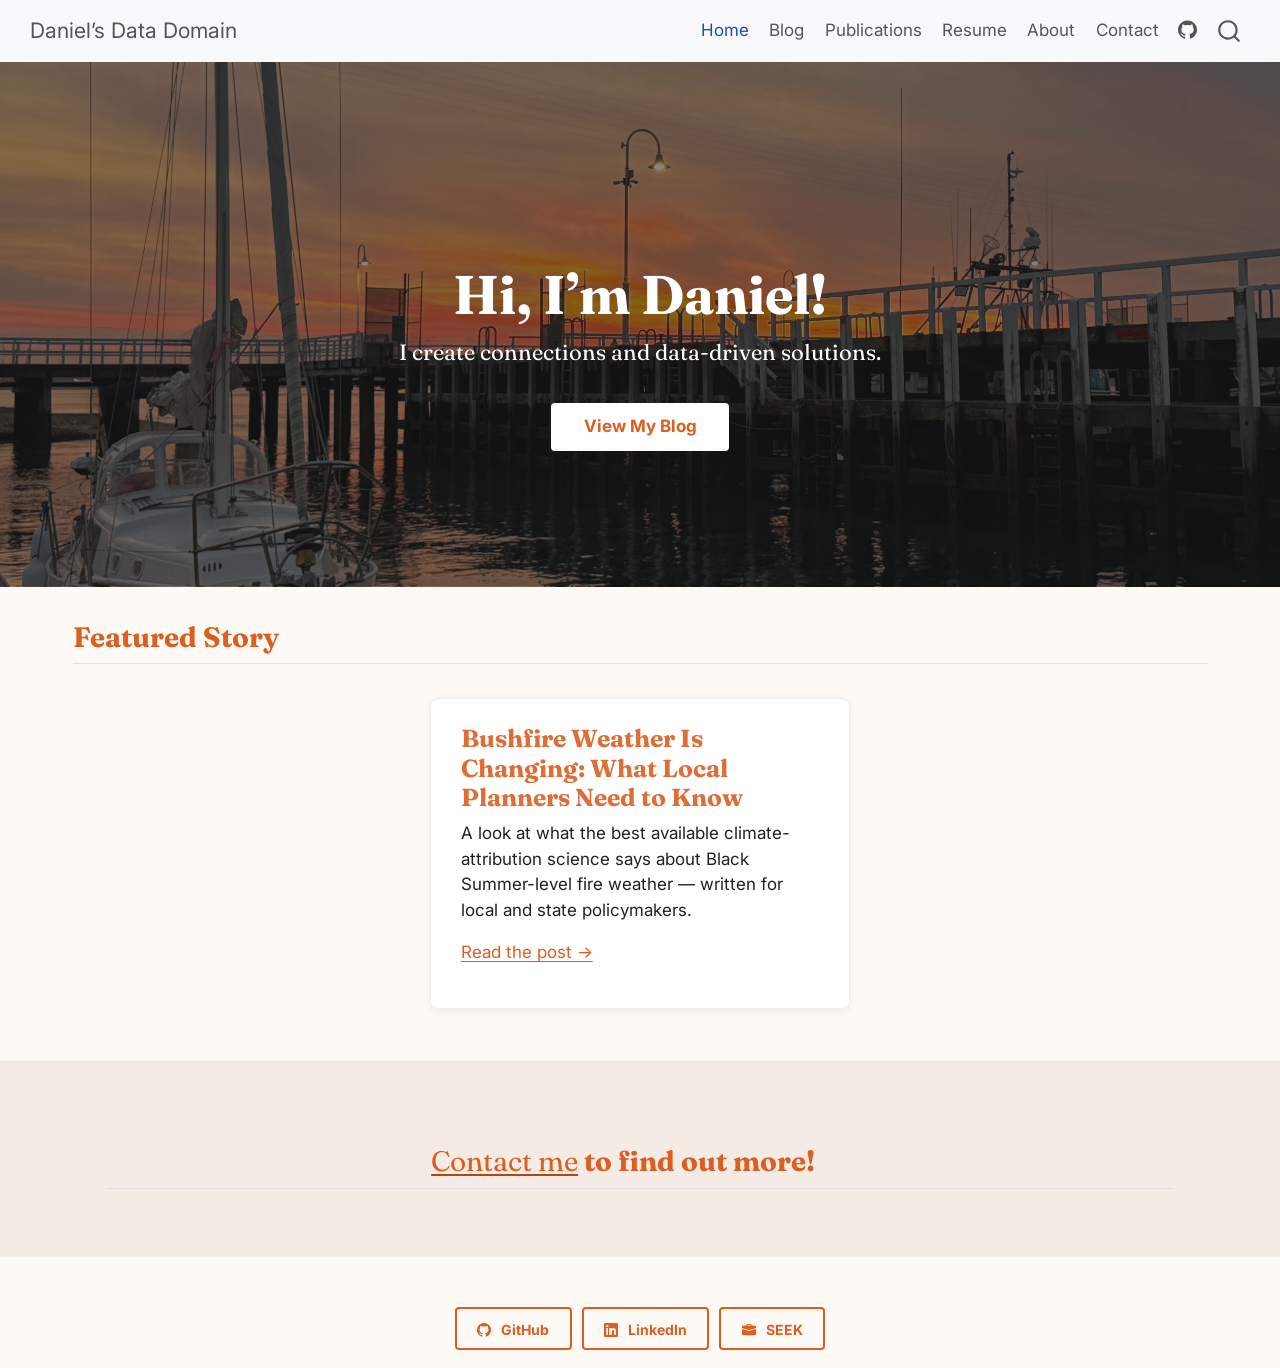
==== index.html @ 6da7722a "Built site for gh-pages" ====
<!DOCTYPE html>
<html xmlns="http://www.w3.org/1999/xhtml" lang="en" xml:lang="en"><head>

<meta charset="utf-8">
<meta name="generator" content="quarto-1.9.38">

<meta name="viewport" content="width=device-width, initial-scale=1.0, user-scalable=yes">


<title>Daniel Loza – Daniel's Data Domain</title>
<style>
/* Default styles provided by pandoc.
** See https://pandoc.org/MANUAL.html#variables-for-html for config info.
*/
code{white-space: pre-wrap;}
span.smallcaps{font-variant: small-caps;}
div.columns{display: flex; gap: min(4vw, 1.5em);}
div.column{flex: auto; overflow-x: auto;}
div.hanging-indent{margin-left: 1.5em; text-indent: -1.5em;}
ul.task-list{list-style: none;}
ul.task-list li input[type="checkbox"] {
  width: 0.8em;
  margin: 0 0.8em 0.2em -1em; /* quarto-specific, see https://github.com/quarto-dev/quarto-cli/issues/4556 */ 
  vertical-align: middle;
}
</style>


<script src="site_libs/quarto-nav/quarto-nav.js"></script>
<script src="site_libs/quarto-nav/headroom.min.js"></script>
<script src="site_libs/clipboard/clipboard.min.js"></script>
<script src="site_libs/quarto-search/autocomplete.umd.js"></script>
<script src="site_libs/quarto-search/fuse.min.js"></script>
<script src="site_libs/quarto-search/quarto-search.js"></script>
<meta name="quarto:offset" content="./">
<link href="./images/fav.png" rel="icon" type="image/png">
<script src="site_libs/quarto-html/quarto.js" type="module"></script>
<script src="site_libs/quarto-html/tabsets/tabsets.js" type="module"></script>
<script src="site_libs/quarto-html/popper.min.js"></script>
<script src="site_libs/quarto-html/tippy.umd.min.js"></script>
<script src="site_libs/quarto-html/anchor.min.js"></script>
<link href="site_libs/quarto-html/tippy.css" rel="stylesheet">
<link href="site_libs/quarto-html/quarto-syntax-highlighting-15634bcf2e68342d4ad2dfa704d543f6.css" rel="stylesheet" id="quarto-text-highlighting-styles">
<script src="site_libs/bootstrap/bootstrap.min.js"></script>
<link href="site_libs/bootstrap/bootstrap-icons.css" rel="stylesheet">
<link href="site_libs/bootstrap/bootstrap-158031087360bce0ff56dc785ce39e06.min.css" rel="stylesheet" append-hash="true" id="quarto-bootstrap" data-mode="light">
<script id="quarto-search-options" type="application/json">{
  "location": "navbar",
  "copy-button": false,
  "collapse-after": 3,
  "panel-placement": "end",
  "type": "overlay",
  "limit": 50,
  "keyboard-shortcut": [
    "f",
    "/",
    "s"
  ],
  "show-item-context": false,
  "language": {
    "search-no-results-text": "No results",
    "search-matching-documents-text": "matching documents",
    "search-copy-link-title": "Copy link to search",
    "search-hide-matches-text": "Hide additional matches",
    "search-more-match-text": "more match in this document",
    "search-more-matches-text": "more matches in this document",
    "search-clear-button-title": "Clear",
    "search-text-placeholder": "",
    "search-detached-cancel-button-title": "Cancel",
    "search-submit-button-title": "Submit",
    "search-label": "Search"
  }
}</script>


<link rel="stylesheet" href="styles.css">
</head>

<body class="nav-fixed quarto-light">

<div id="quarto-search-results"></div>
  <header id="quarto-header" class="headroom fixed-top">
    <nav class="navbar navbar-expand-lg " data-bs-theme="dark">
      <div class="navbar-container container-fluid">
      <div class="navbar-brand-container mx-auto">
    <a class="navbar-brand" href="./index.html">
    <span class="navbar-title">Daniel’s Data Domain</span>
    </a>
  </div>
            <div id="quarto-search" class="" title="Search"></div>
          <button class="navbar-toggler" type="button" data-bs-toggle="collapse" data-bs-target="#navbarCollapse" aria-controls="navbarCollapse" role="menu" aria-expanded="false" aria-label="Toggle navigation" onclick="if (window.quartoToggleHeadroom) { window.quartoToggleHeadroom(); }">
  <span class="navbar-toggler-icon"></span>
</button>
          <div class="collapse navbar-collapse" id="navbarCollapse">
            <ul class="navbar-nav navbar-nav-scroll ms-auto">
  <li class="nav-item">
    <a class="nav-link active" href="./index.html" aria-current="page"> 
<span class="menu-text">Home</span></a>
  </li>  
  <li class="nav-item">
    <a class="nav-link" href="./blog.html"> 
<span class="menu-text">Blog</span></a>
  </li>  
  <li class="nav-item">
    <a class="nav-link" href="./publications.html"> 
<span class="menu-text">Publications</span></a>
  </li>  
  <li class="nav-item">
    <a class="nav-link" href="./resume.html"> 
<span class="menu-text">Resume</span></a>
  </li>  
  <li class="nav-item">
    <a class="nav-link" href="./about.html"> 
<span class="menu-text">About</span></a>
  </li>  
  <li class="nav-item">
    <a class="nav-link" href="./contact.html"> 
<span class="menu-text">Contact</span></a>
  </li>  
  <li class="nav-item compact">
    <a class="nav-link" href="https://github.com/Pian0Dan"> <i class="bi bi-github" role="img">
</i> 
<span class="menu-text"></span></a>
  </li>  
</ul>
          </div> <!-- /navcollapse -->
            <div class="quarto-navbar-tools">
</div>
      </div> <!-- /container-fluid -->
    </nav>
</header>
<!-- content -->
<div id="quarto-content" class="quarto-container page-columns page-rows-contents page-layout-full page-navbar">
<!-- sidebar -->
<!-- margin-sidebar -->
    
<!-- main -->
<main class="content page-columns page-full column-body" id="quarto-document-content"><header id="title-block-header" class="quarto-title-block"></header>




<section id="hi-im-daniel" class="level1 hero-section column-screen">
<h1>Hi, I’m Daniel!</h1>
<div class="tagline">
<p>I create connections and data-driven solutions.</p>
</div>
<p><a href="./blog.html" class="btn-cta">View My Blog</a></p>
</section>
<section id="featured-story" class="level2 column-page">
<h2 class="anchored" data-anchor-id="featured-story">Featured Story</h2>
<div class="work-samples">
<section id="bushfire-weather-is-changing-what-local-planners-need-to-know" class="level3 work-card">
<h3 class="anchored" data-anchor-id="bushfire-weather-is-changing-what-local-planners-need-to-know">Bushfire Weather Is Changing: What Local Planners Need to Know</h3>
<p>A look at what the best available climate-attribution science says about Black Summer-level fire weather — written for local and state policymakers.</p>
<p><a href="./posts/bushfire-weather-risk/index.html">Read the post →</a></p>
</section>
</div>
</section>
<section id="contact-me-to-find-out-more" class="level2 contact-section column-page">
<h2 class="anchored" data-anchor-id="contact-me-to-find-out-more"><a href="./contact.html" class="contact-link">Contact me</a> to find out more!</h2>
</section>



</main> <!-- /main -->
<script id="quarto-html-after-body" type="application/javascript">
  window.document.addEventListener("DOMContentLoaded", function (event) {
    const icon = "";
    const anchorJS = new window.AnchorJS();
    anchorJS.options = {
      placement: 'right',
      icon: icon
    };
    anchorJS.add('.anchored');
    const isCodeAnnotation = (el) => {
      for (const clz of el.classList) {
        if (clz.startsWith('code-annotation-')) {                     
          return true;
        }
      }
      return false;
    }
    const onCopySuccess = function(e) {
      // button target
      const button = e.trigger;
      // don't keep focus
      button.blur();
      // flash "checked"
      button.classList.add('code-copy-button-checked');
      var currentTitle = button.getAttribute("title");
      button.setAttribute("title", "Copied!");
      let tooltip;
      if (window.bootstrap) {
        button.setAttribute("data-bs-toggle", "tooltip");
        button.setAttribute("data-bs-placement", "left");
        button.setAttribute("data-bs-title", "Copied!");
        tooltip = new bootstrap.Tooltip(button, 
          { trigger: "manual", 
            customClass: "code-copy-button-tooltip",
            offset: [0, -8]});
        tooltip.show();    
      }
      setTimeout(function() {
        if (tooltip) {
          tooltip.hide();
          button.removeAttribute("data-bs-title");
          button.removeAttribute("data-bs-toggle");
          button.removeAttribute("data-bs-placement");
        }
        button.setAttribute("title", currentTitle);
        button.classList.remove('code-copy-button-checked');
      }, 1000);
      // clear code selection
      e.clearSelection();
    }
    const getTextToCopy = function(trigger) {
      const outerScaffold = trigger.parentElement.cloneNode(true);
      const codeEl = outerScaffold.querySelector('code');
      for (const childEl of codeEl.children) {
        if (isCodeAnnotation(childEl)) {
          childEl.remove();
        }
      }
      return codeEl.innerText;
    }
    const clipboard = new window.ClipboardJS('.code-copy-button:not([data-in-quarto-modal])', {
      text: getTextToCopy
    });
    clipboard.on('success', onCopySuccess);
    if (window.document.getElementById('quarto-embedded-source-code-modal')) {
      const clipboardModal = new window.ClipboardJS('.code-copy-button[data-in-quarto-modal]', {
        text: getTextToCopy,
        container: window.document.getElementById('quarto-embedded-source-code-modal')
      });
      clipboardModal.on('success', onCopySuccess);
    }
      var localhostRegex = new RegExp(/^(?:http|https):\/\/localhost\:?[0-9]*\//);
      var mailtoRegex = new RegExp(/^mailto:/);
        var filterRegex = new RegExp('/' + window.location.host + '/');
      var isInternal = (href) => {
          return filterRegex.test(href) || localhostRegex.test(href) || mailtoRegex.test(href);
      }
      // Inspect non-navigation links and adorn them if external
     var links = window.document.querySelectorAll('a[href]:not(.nav-link):not(.navbar-brand):not(.toc-action):not(.sidebar-link):not(.sidebar-item-toggle):not(.pagination-link):not(.no-external):not([aria-hidden]):not(.dropdown-item):not(.quarto-navigation-tool):not(.about-link)');
      for (var i=0; i<links.length; i++) {
        const link = links[i];
        if (!isInternal(link.href)) {
          // undo the damage that might have been done by quarto-nav.js in the case of
          // links that we want to consider external
          if (link.dataset.originalHref !== undefined) {
            link.href = link.dataset.originalHref;
          }
        }
      }
    function tippyHover(el, contentFn, onTriggerFn, onUntriggerFn) {
      const config = {
        allowHTML: true,
        maxWidth: 500,
        delay: 100,
        arrow: false,
        appendTo: function(el) {
            return el.parentElement;
        },
        interactive: true,
        interactiveBorder: 10,
        theme: 'quarto',
        placement: 'bottom-start',
      };
      if (contentFn) {
        config.content = contentFn;
      }
      if (onTriggerFn) {
        config.onTrigger = onTriggerFn;
      }
      if (onUntriggerFn) {
        config.onUntrigger = onUntriggerFn;
      }
      window.tippy(el, config); 
    }
    const noterefs = window.document.querySelectorAll('a[role="doc-noteref"]');
    for (var i=0; i<noterefs.length; i++) {
      const ref = noterefs[i];
      tippyHover(ref, function() {
        // use id or data attribute instead here
        let href = ref.getAttribute('data-footnote-href') || ref.getAttribute('href');
        try { href = new URL(href).hash; } catch {}
        const id = href.replace(/^#\/?/, "");
        const note = window.document.getElementById(id);
        if (note) {
          return note.innerHTML;
        } else {
          return "";
        }
      });
    }
    const xrefs = window.document.querySelectorAll('a.quarto-xref');
    const processXRef = (id, note) => {
      // Strip column container classes
      const stripColumnClz = (el) => {
        el.classList.remove("page-full", "page-columns");
        if (el.children) {
          for (const child of el.children) {
            stripColumnClz(child);
          }
        }
      }
      stripColumnClz(note)
      if (id === null || id.startsWith('sec-')) {
        // Special case sections, only their first couple elements
        const container = document.createElement("div");
        if (note.children && note.children.length > 2) {
          container.appendChild(note.children[0].cloneNode(true));
          for (let i = 1; i < note.children.length; i++) {
            const child = note.children[i];
            if (child.tagName === "P" && child.innerText === "") {
              continue;
            } else {
              container.appendChild(child.cloneNode(true));
              break;
            }
          }
          if (window.Quarto?.typesetMath) {
            window.Quarto.typesetMath(container);
          }
          return container.innerHTML
        } else {
          if (window.Quarto?.typesetMath) {
            window.Quarto.typesetMath(note);
          }
          return note.innerHTML;
        }
      } else {
        // Remove any anchor links if they are present
        const anchorLink = note.querySelector('a.anchorjs-link');
        if (anchorLink) {
          anchorLink.remove();
        }
        if (window.Quarto?.typesetMath) {
          window.Quarto.typesetMath(note);
        }
        if (note.classList.contains("callout")) {
          return note.outerHTML;
        } else {
          return note.innerHTML;
        }
      }
    }
    for (var i=0; i<xrefs.length; i++) {
      const xref = xrefs[i];
      tippyHover(xref, undefined, function(instance) {
        instance.disable();
        let url = xref.getAttribute('href');
        let hash = undefined; 
        if (url.startsWith('#')) {
          hash = url;
        } else {
          try { hash = new URL(url).hash; } catch {}
        }
        if (hash) {
          const id = hash.replace(/^#\/?/, "");
          const note = window.document.getElementById(id);
          if (note !== null) {
            try {
              const html = processXRef(id, note.cloneNode(true));
              instance.setContent(html);
            } finally {
              instance.enable();
              instance.show();
            }
          } else {
            // See if we can fetch this
            fetch(url.split('#')[0])
            .then(res => res.text())
            .then(html => {
              const parser = new DOMParser();
              const htmlDoc = parser.parseFromString(html, "text/html");
              const note = htmlDoc.getElementById(id);
              if (note !== null) {
                const html = processXRef(id, note);
                instance.setContent(html);
              } 
            }).finally(() => {
              instance.enable();
              instance.show();
            });
          }
        } else {
          // See if we can fetch a full url (with no hash to target)
          // This is a special case and we should probably do some content thinning / targeting
          fetch(url)
          .then(res => res.text())
          .then(html => {
            const parser = new DOMParser();
            const htmlDoc = parser.parseFromString(html, "text/html");
            const note = htmlDoc.querySelector('main.content');
            if (note !== null) {
              // This should only happen for chapter cross references
              // (since there is no id in the URL)
              // remove the first header
              if (note.children.length > 0 && note.children[0].tagName === "HEADER") {
                note.children[0].remove();
              }
              const html = processXRef(null, note);
              instance.setContent(html);
            } 
          }).finally(() => {
            instance.enable();
            instance.show();
          });
        }
      }, function(instance) {
      });
    }
        let selectedAnnoteEl;
        const selectorForAnnotation = ( cell, annotation) => {
          let cellAttr = 'data-code-cell="' + cell + '"';
          let lineAttr = 'data-code-annotation="' +  annotation + '"';
          const selector = 'span[' + cellAttr + '][' + lineAttr + ']';
          return selector;
        }
        const selectCodeLines = (annoteEl) => {
          const doc = window.document;
          const targetCell = annoteEl.getAttribute("data-target-cell");
          const targetAnnotation = annoteEl.getAttribute("data-target-annotation");
          const annoteSpan = window.document.querySelector(selectorForAnnotation(targetCell, targetAnnotation));
          const lines = annoteSpan.getAttribute("data-code-lines").split(",");
          const lineIds = lines.map((line) => {
            return targetCell + "-" + line;
          })
          let top = null;
          let height = null;
          let parent = null;
          if (lineIds.length > 0) {
              //compute the position of the single el (top and bottom and make a div)
              const el = window.document.getElementById(lineIds[0]);
              top = el.offsetTop;
              height = el.offsetHeight;
              parent = el.parentElement.parentElement;
            if (lineIds.length > 1) {
              const lastEl = window.document.getElementById(lineIds[lineIds.length - 1]);
              const bottom = lastEl.offsetTop + lastEl.offsetHeight;
              height = bottom - top;
            }
            if (top !== null && height !== null && parent !== null) {
              // cook up a div (if necessary) and position it 
              let div = window.document.getElementById("code-annotation-line-highlight");
              if (div === null) {
                div = window.document.createElement("div");
                div.setAttribute("id", "code-annotation-line-highlight");
                div.style.position = 'absolute';
                parent.appendChild(div);
              }
              div.style.top = top - 2 + "px";
              div.style.height = height + 4 + "px";
              div.style.left = 0;
              let gutterDiv = window.document.getElementById("code-annotation-line-highlight-gutter");
              if (gutterDiv === null) {
                gutterDiv = window.document.createElement("div");
                gutterDiv.setAttribute("id", "code-annotation-line-highlight-gutter");
                gutterDiv.style.position = 'absolute';
                const codeCell = window.document.getElementById(targetCell);
                const gutter = codeCell.querySelector('.code-annotation-gutter');
                gutter.appendChild(gutterDiv);
              }
              gutterDiv.style.top = top - 2 + "px";
              gutterDiv.style.height = height + 4 + "px";
            }
            selectedAnnoteEl = annoteEl;
          }
        };
        const unselectCodeLines = () => {
          const elementsIds = ["code-annotation-line-highlight", "code-annotation-line-highlight-gutter"];
          elementsIds.forEach((elId) => {
            const div = window.document.getElementById(elId);
            if (div) {
              div.remove();
            }
          });
          selectedAnnoteEl = undefined;
        };
          // Handle positioning of the toggle
      window.addEventListener(
        "resize",
        throttle(() => {
          elRect = undefined;
          if (selectedAnnoteEl) {
            selectCodeLines(selectedAnnoteEl);
          }
        }, 10)
      );
      function throttle(fn, ms) {
      let throttle = false;
      let timer;
        return (...args) => {
          if(!throttle) { // first call gets through
              fn.apply(this, args);
              throttle = true;
          } else { // all the others get throttled
              if(timer) clearTimeout(timer); // cancel #2
              timer = setTimeout(() => {
                fn.apply(this, args);
                timer = throttle = false;
              }, ms);
          }
        };
      }
        // Attach click handler to the DT
        const annoteDls = window.document.querySelectorAll('dt[data-target-cell]');
        for (const annoteDlNode of annoteDls) {
          annoteDlNode.addEventListener('click', (event) => {
            const clickedEl = event.target;
            if (clickedEl !== selectedAnnoteEl) {
              unselectCodeLines();
              const activeEl = window.document.querySelector('dt[data-target-cell].code-annotation-active');
              if (activeEl) {
                activeEl.classList.remove('code-annotation-active');
              }
              selectCodeLines(clickedEl);
              clickedEl.classList.add('code-annotation-active');
            } else {
              // Unselect the line
              unselectCodeLines();
              clickedEl.classList.remove('code-annotation-active');
            }
          });
        }
    const findCites = (el) => {
      const parentEl = el.parentElement;
      if (parentEl) {
        const cites = parentEl.dataset.cites;
        if (cites) {
          return {
            el,
            cites: cites.split(' ')
          };
        } else {
          return findCites(el.parentElement)
        }
      } else {
        return undefined;
      }
    };
    var bibliorefs = window.document.querySelectorAll('a[role="doc-biblioref"]');
    for (var i=0; i<bibliorefs.length; i++) {
      const ref = bibliorefs[i];
      const citeInfo = findCites(ref);
      if (citeInfo) {
        tippyHover(citeInfo.el, function() {
          var popup = window.document.createElement('div');
          citeInfo.cites.forEach(function(cite) {
            var citeDiv = window.document.createElement('div');
            citeDiv.classList.add('hanging-indent');
            citeDiv.classList.add('csl-entry');
            var biblioDiv = window.document.getElementById('ref-' + cite);
            if (biblioDiv) {
              citeDiv.innerHTML = biblioDiv.innerHTML;
            }
            popup.appendChild(citeDiv);
          });
          return popup.innerHTML;
        });
      }
    }
  });
  </script>
</div> <!-- /content -->
<footer class="footer">
  <div class="nav-footer">
    <div class="nav-footer-left">
      &nbsp;
    </div>   
    <div class="nav-footer-center">
      <ul class="footer-items list-unstyled">
    <li class="nav-item">
    <a class="nav-link" href="https://github.com/Pian0Dan">
<p><i class="bi bi-github"></i> GitHub</p>
</a>
  </li>  
    <li class="nav-item">
    <a class="nav-link" href="https://www.linkedin.com/in/sing-us-a-song/">
<p><i class="bi bi-linkedin"></i> LinkedIn</p>
</a>
  </li>  
    <li class="nav-item">
    <a class="nav-link" href="https://au.seek.com/profiles/daniel-loza-s3vzyw8gfr">
<p><i class="bi bi-briefcase-fill"></i> SEEK</p>
</a>
  </li>  
</ul>
    </div>
    <div class="nav-footer-right">
      &nbsp;
    </div>
  </div>
</footer>




</body></html>
---- site_libs/quarto-html/tippy.css ----
.tippy-box[data-animation=fade][data-state=hidden]{opacity:0}[data-tippy-root]{max-width:calc(100vw - 10px)}.tippy-box{position:relative;background-color:#333;color:#fff;border-radius:4px;font-size:14px;line-height:1.4;white-space:normal;outline:0;transition-property:transform,visibility,opacity}.tippy-box[data-placement^=top]>.tippy-arrow{bottom:0}.tippy-box[data-placement^=top]>.tippy-arrow:before{bottom:-7px;left:0;border-width:8px 8px 0;border-top-color:initial;transform-origin:center top}.tippy-box[data-placement^=bottom]>.tippy-arrow{top:0}.tippy-box[data-placement^=bottom]>.tippy-arrow:before{top:-7px;left:0;border-width:0 8px 8px;border-bottom-color:initial;transform-origin:center bottom}.tippy-box[data-placement^=left]>.tippy-arrow{right:0}.tippy-box[data-placement^=left]>.tippy-arrow:before{border-width:8px 0 8px 8px;border-left-color:initial;right:-7px;transform-origin:center left}.tippy-box[data-placement^=right]>.tippy-arrow{left:0}.tippy-box[data-placement^=right]>.tippy-arrow:before{left:-7px;border-width:8px 8px 8px 0;border-right-color:initial;transform-origin:center right}.tippy-box[data-inertia][data-state=visible]{transition-timing-function:cubic-bezier(.54,1.5,.38,1.11)}.tippy-arrow{width:16px;height:16px;color:#333}.tippy-arrow:before{content:"";position:absolute;border-color:transparent;border-style:solid}.tippy-content{position:relative;padding:5px 9px;z-index:1}
---- site_libs/quarto-html/quarto-syntax-highlighting-15634bcf2e68342d4ad2dfa704d543f6.css ----
/* quarto syntax highlight colors */
:root {
  --quarto-hl-ot-color: #003B4F;
  --quarto-hl-at-color: #657422;
  --quarto-hl-ss-color: #20794D;
  --quarto-hl-an-color: #5E5E5E;
  --quarto-hl-fu-color: #4758AB;
  --quarto-hl-st-color: #20794D;
  --quarto-hl-cf-color: #003B4F;
  --quarto-hl-op-color: #5E5E5E;
  --quarto-hl-er-color: #AD0000;
  --quarto-hl-bn-color: #AD0000;
  --quarto-hl-al-color: #AD0000;
  --quarto-hl-va-color: #111111;
  --quarto-hl-bu-color: inherit;
  --quarto-hl-ex-color: inherit;
  --quarto-hl-pp-color: #AD0000;
  --quarto-hl-in-color: #5E5E5E;
  --quarto-hl-vs-color: #20794D;
  --quarto-hl-wa-color: #5E5E5E;
  --quarto-hl-do-color: #5E5E5E;
  --quarto-hl-im-color: #00769E;
  --quarto-hl-ch-color: #20794D;
  --quarto-hl-dt-color: #AD0000;
  --quarto-hl-fl-color: #AD0000;
  --quarto-hl-co-color: #5E5E5E;
  --quarto-hl-cv-color: #5E5E5E;
  --quarto-hl-cn-color: #8f5902;
  --quarto-hl-sc-color: #5E5E5E;
  --quarto-hl-dv-color: #AD0000;
  --quarto-hl-kw-color: #003B4F;
}

/* other quarto variables */
:root {
  --quarto-font-monospace: SFMono-Regular, Menlo, Monaco, Consolas, "Liberation Mono", "Courier New", monospace;
}

/* syntax highlight based on Pandoc's rules */
pre > code.sourceCode > span {
  color: #003B4F;
}

code.sourceCode > span {
  color: #003B4F;
}

div.sourceCode,
div.sourceCode pre.sourceCode {
  color: #003B4F;
}

/* Normal */
code span {
  color: #003B4F;
}

/* Alert */
code span.al {
  color: #AD0000;
  font-style: inherit;
}

/* Annotation */
code span.an {
  color: #5E5E5E;
  font-style: inherit;
}

/* Attribute */
code span.at {
  color: #657422;
  font-style: inherit;
}

/* BaseN */
code span.bn {
  color: #AD0000;
  font-style: inherit;
}

/* BuiltIn */
code span.bu {
  font-style: inherit;
}

/* ControlFlow */
code span.cf {
  color: #003B4F;
  font-weight: bold;
  font-style: inherit;
}

/* Char */
code span.ch {
  color: #20794D;
  font-style: inherit;
}

/* Constant */
code span.cn {
  color: #8f5902;
  font-style: inherit;
}

/* Comment */
code span.co {
  color: #5E5E5E;
  font-style: inherit;
}

/* CommentVar */
code span.cv {
  color: #5E5E5E;
  font-style: italic;
}

/* Documentation */
code span.do {
  color: #5E5E5E;
  font-style: italic;
}

/* DataType */
code span.dt {
  color: #AD0000;
  font-style: inherit;
}

/* DecVal */
code span.dv {
  color: #AD0000;
  font-style: inherit;
}

/* Error */
code span.er {
  color: #AD0000;
  font-style: inherit;
}

/* Extension */
code span.ex {
  font-style: inherit;
}

/* Float */
code span.fl {
  color: #AD0000;
  font-style: inherit;
}

/* Function */
code span.fu {
  color: #4758AB;
  font-style: inherit;
}

/* Import */
code span.im {
  color: #00769E;
  font-style: inherit;
}

/* Information */
code span.in {
  color: #5E5E5E;
  font-style: inherit;
}

/* Keyword */
code span.kw {
  color: #003B4F;
  font-weight: bold;
  font-style: inherit;
}

/* Operator */
code span.op {
  color: #5E5E5E;
  font-style: inherit;
}

/* Other */
code span.ot {
  color: #003B4F;
  font-style: inherit;
}

/* Preprocessor */
code span.pp {
  color: #AD0000;
  font-style: inherit;
}

/* SpecialChar */
code span.sc {
  color: #5E5E5E;
  font-style: inherit;
}

/* SpecialString */
code span.ss {
  color: #20794D;
  font-style: inherit;
}

/* String */
code span.st {
  color: #20794D;
  font-style: inherit;
}

/* Variable */
code span.va {
  color: #111111;
  font-style: inherit;
}

/* VerbatimString */
code span.vs {
  color: #20794D;
  font-style: inherit;
}

/* Warning */
code span.wa {
  color: #5E5E5E;
  font-style: italic;
}

.prevent-inlining {
  content: "</";
}

/*# sourceMappingURL=f23921c56f73e400b49028c9186a1aa0.css.map */
---- styles.css ----
/* css styles */

@import url('https://fonts.googleapis.com/css2?family=Fraunces:ital,wght@0,400;0,700;1,400&family=Inter:wght@400;700&display=swap');

:root {
  --accent: #dc5e21;
  --accent-dark: #ac491a;
  --accent-tint: #fae7de;
  --text: #212121;
  --bg: #fdfaf5;
}

/* Quarto forces the content container to be at least viewport-height,
   which creates a large gap above the footer on short pages. Letting
   it size to its own content doesn't affect pages already taller than
   the viewport. */
.quarto-container {
  min-height: auto !important;
}

/* Quarto also reserves a minimum 60px row between the end of the content
   and the footer; shrink that reserved gap. */
.page-rows-contents {
  grid-template-rows: [content-top] minmax(max-content, 1fr) [content-bottom] minmax(16px, max-content) [page-bottom];
}

body {
  background-color: var(--bg);
  color: var(--text);
  font-family: "Inter", sans-serif;
}

h1, h2, h3, h4, h5, h6 {
  font-family: "Fraunces", serif;
  font-weight: 700;
  color: var(--accent);
}

/* Navbar and title banner */
.navbar-dark, .quarto-title-banner {
  background-color: var(--accent);
}

/* Heading text sits directly on the accent-colored banner, so keep it light for contrast */
.quarto-title-banner h1,
.quarto-title-banner .title,
.quarto-title-banner .subtitle,
.quarto-title-banner .quarto-title-meta {
  color: #ffffff;
}

/* Category tags in the title banner otherwise blend into the accent background */
.quarto-title-banner .quarto-category {
  border-color: #ffffff;
  color: #ffffff;
}

/* Homepage hero */
.hero-section {
  background-image: linear-gradient(rgba(31, 31, 31, 0.55), rgba(31, 31, 31, 0.55)), url("images/header.jpeg");
  background-size: cover;
  background-position: center;
  color: #ffffff;
  text-align: center;
  padding: 7rem 2rem;
  /* The fixed navbar reserves 64px via body.nav-fixed; pull the image up
     underneath it so it reaches the very top of the page. */
  margin-top: -64px;
  padding-top: calc(7rem + 64px);
  /* Full-bleed: break out of the content column regardless of its width.
     (box-shadow bleed, used for .contact-section below, only works for flat
     colors — this section needs the actual box to be full width since it
     carries a background image.) */
  width: 100vw;
  position: relative;
  left: 50%;
  right: 50%;
  margin-left: -50vw;
  margin-right: -50vw;
  z-index: 0;
}

.hero-section h1 {
  color: #ffffff;
  font-size: 3.2rem;
  margin-bottom: 0.5rem;
}

.hero-section .tagline {
  font-family: "Fraunces", serif;
  font-size: 1.3rem;
  margin-bottom: 2rem;
}

.btn-cta {
  display: inline-block;
  background-color: #ffffff;
  color: var(--accent) !important;
  font-family: "Inter", sans-serif;
  font-weight: 700;
  padding: 0.65rem 1.9rem;
  border-radius: 4px;
  text-decoration: none;
}

.btn-cta:hover {
  background-color: var(--accent-tint);
}

/* Featured work cards */
.work-samples {
  display: flex;
  flex-wrap: wrap;
  justify-content: center;
  gap: 1.5rem;
  margin: 2rem 0 3rem;
}

.work-card {
  background-color: #ffffff;
  border: 1px solid #f0f0f0;
  border-radius: 8px;
  padding: 1.5rem 1.75rem;
  max-width: 420px;
  box-shadow: 0 2px 8px rgba(0, 0, 0, 0.06);
}

.work-card h3 {
  margin-top: 0;
}

/* Contact page intro */
.contact-intro {
  max-width: 600px;
  margin: 2rem auto 0;
  text-align: center;
  font-size: 1.1rem;
}

/* Contact page info cards */
.contact-info-grid {
  display: flex;
  flex-wrap: wrap;
  justify-content: center;
  gap: 1.5rem;
  margin: 2.5rem auto;
  max-width: 900px;
}

.contact-card {
  background-color: #ffffff;
  border: 1px solid #f0f0f0;
  border-radius: 8px;
  padding: 2rem 2.5rem;
  min-width: 220px;
  text-align: center;
  box-shadow: 0 2px 8px rgba(0, 0, 0, 0.06);
}

.contact-card i {
  font-size: 2rem;
  color: var(--accent);
}

.contact-card strong {
  display: block;
  font-family: "Fraunces", serif;
  color: var(--accent);
  font-size: 1.1rem;
  margin: 0.75rem 0 0.5rem;
}

.contact-card a {
  font-family: "Fraunces", serif;
  font-weight: 700;
  text-decoration: none;
}

/* Contact section. Full-bleed background via a huge box-shadow rather than
   Quarto's grid column classes (e.g. .column-screen): those depend on
   exactly how Quarto nests this element's ancestors in its grid, which
   varies by page template (plain pages, listing pages with a margin
   sidebar, and the About page's "jolla" about-template wrapper all differ),
   so the same class doesn't reliably reach the true screen edge everywhere.
   box-shadow instead paints past this element's own box regardless of that
   nesting; clip-path trims the shadow back so it doesn't force a horizontal
   scrollbar. Because this element's actual box stays put (centered, at
   normal content width), text-align: center below centers the button in
   that symmetric box, which reads as centered on the page. */
.contact-section {
  text-align: center;
  padding: 3rem 2rem;
  background-color: #f3ebe4;
  box-shadow: 0 0 0 100vmax #f3ebe4;
  clip-path: inset(0 -100vmax);
}

.btn-cta-outline {
  display: inline-block;
  border: 2px solid var(--accent);
  color: var(--accent) !important;
  font-weight: 700;
  padding: 0.5rem 1.6rem;
  border-radius: 4px;
  text-decoration: none;
  margin: 0 0.5rem;
}

.btn-cta-outline:hover {
  background-color: var(--accent);
  color: #ffffff !important;
}

/* Tie callout cards (e.g. TL;DR) to the site accent color, and make them pop */
div.callout-tip.callout-style-simple {
  border-left: 6px solid var(--accent);
  background-color: var(--accent-tint);
  border-radius: 6px;
  box-shadow: 0 2px 10px rgba(220, 94, 33, 0.2);
  padding: 0.25rem 1rem;
  margin-top: 2rem;
  margin-bottom: 2rem;
}

div.callout-tip.callout-style-simple > .callout-header {
  background-color: transparent;
  font-size: 1.15rem;
}

div.callout-tip .callout-icon::before {
  background-color: var(--accent);
}

.navbar-dark .navbar-brand, .navbar-dark .nav-link {
  font-family: "Fraunces", serif;
}

/* Links */
a {
  color: var(--accent);
}

/* Inline links inside headings (e.g. homepage "Contact me") need their own
   affordance since headings are already accent-colored */
.contact-link {
  text-decoration: underline;
  text-decoration-color: var(--accent-dark);
}

.contact-link:hover {
  color: var(--accent-dark) !important;
}

a:hover {
  color: var(--accent-dark);
}

/* Buttons (e.g. about-page links) */
.quarto-about-jolla .about-link, .btn {
  border-color: var(--accent) !important;
  color: var(--accent) !important;
}

.quarto-about-jolla .about-link:hover, .btn:hover {
  background-color: var(--accent) !important;
  color: #ffffff !important;
}

/* Resume intro line, sized to match the larger lede text on the source site */
.resume-lede {
  display: block;
  font-size: 1.3rem;
  font-weight: 700;
  text-align: center;
  margin-bottom: 1.5rem;
}

/* "That's me!" callout pointing at the About-page photo.
   Bootstrap's default about-jolla rule sets margin-top: 10%, which
   was meant to add breathing room on a page with no title banner;
   now that this page has a real title-block-banner, that doubles up
   into an oversized gap, so override it down. */
.quarto-about-jolla {
  position: relative;
  margin-top: 1.5rem !important;
}

.photo-callout {
  position: absolute;
  top: -25px;
  left: calc(50% + 130px);
  width: 300px;
  text-align: center;
  z-index: 2;
  pointer-events: none;
}

.photo-callout-text {
  display: inline-block;
  font-family: "Fraunces", serif;
  font-weight: 700;
  font-size: 0.95rem;
  color: var(--accent-dark);
  background-color: #ffffff;
  padding: 0.3rem 0.9rem;
  border-radius: 999px;
  box-shadow: 0 2px 6px rgba(0, 0, 0, 0.1);
  transform: rotate(10deg);
  white-space: nowrap;
}

.photo-callout-arrow {
  display: block;
  margin: -2px auto 0;
}

@media (max-width: 650px) {
  .photo-callout {
    display: none;
  }
}

/* On portrait phones there's room to keep the callout, just shrunk and
   pulled in from the wide desktop offset so it doesn't overflow the
   viewport. Scaling the whole block (text + arrow) as one unit, rather
   than resizing the text and SVG separately, keeps the arrow lined up
   with the bubble above it at any size. transform-origin is pinned to
   the corner nearest the arrowhead (not the box's default top-left) so
   shrinking the box moves the tip itself only slightly, keeping it
   just outside the circular photo (240px/15em diameter, centered in
   the page) instead of drifting into it.
   Note: tuned against the photo's fixed 15em size, but worth a visual
   check in a real portrait viewport and a small nudge if needed. */
@media (max-width: 500px) and (orientation: portrait) {
  .photo-callout {
    display: block;
    top: -48px;
    left: calc(50% + 70px);
    width: 300px;
    transform: scale(0.5);
    transform-origin: top left;
  }
}

/* Give About-page sections clear visual separation */
.quarto-about-jolla h2 {
  margin-top: 2.5rem;
  padding-top: 1.5rem;
  border-top: 1px solid #f0f0f0;
}

.quarto-about-jolla h2:first-of-type {
  margin-top: 1.5rem;
}

/* About-page skills summary grid, mirroring the source site's skills section */
.skills-grid {
  display: flex;
  flex-wrap: wrap;
  gap: 1.25rem;
  margin: 1.5rem 0;
}

.skill-card {
  flex: 1 1 220px;
  background-color: #ffffff;
  border: 1px solid #f0f0f0;
  border-radius: 8px;
  padding: 1.25rem 1.5rem;
  box-shadow: 0 2px 8px rgba(0, 0, 0, 0.06);
}

.skill-card h3 {
  margin-top: 0.4rem;
  margin-bottom: 0.5rem;
  font-size: 1.1rem;
}

.skill-icon {
  font-size: 1.6rem;
  color: var(--accent);
}

/* Resume skills, shown as pill badges to mirror the source site's skill tags */
.skills-list {
  display: flex;
  flex-wrap: wrap;
  gap: 0.6rem;
  margin: 1rem 0 2rem;
}

/* Pandoc wraps the pill spans in a <p>; let that paragraph pass its
   children through to the flex container above instead of being a child itself */
.skills-list p {
  display: contents;
}

.skill-pill {
  display: inline-block;
  flex: 1 1 160px;
  text-align: center;
  background-color: var(--accent-tint);
  color: var(--accent-dark);
  font-family: "Fraunces", serif;
  font-weight: 700;
  font-size: 0.9rem;
  padding: 0.45rem 1.1rem;
  border-radius: 999px;
}

/* Zig-zag colour variation between pills */
.skill-pill-dark {
  background-color: var(--accent);
  color: #ffffff;
}

/* On mobile portrait, the 160px flex-basis only fits 2 pills per row,
   turning the 2x4 zig-zag into a 4x2 grid where dark/light pills stack
   in the same column instead of alternating. Force a single column so
   the zig-zag runs vertically instead. */
@media (max-width: 500px) and (orientation: portrait) {
  /* At this width the pills naturally wrap 2-per-row (4 rows x 2
     columns) instead of the desktop 2 rows x 4 columns. The dark/light
     classes in the markup are ordered for that wider grid, so on a
     2-column grid they land as two solid-colour rows followed by two
     rows of the opposite colour, rather than a checkerboard. Recolour
     by grid position instead: for 2 columns, a checkerboard repeats
     every 4 items as light, dark, dark, light. */
  .skills-list p .skill-pill:nth-child(4n+1),
  .skills-list p .skill-pill:nth-child(4n) {
    background-color: var(--accent-tint);
    color: var(--accent-dark);
  }

  .skills-list p .skill-pill:nth-child(4n+2),
  .skills-list p .skill-pill:nth-child(4n+3) {
    background-color: var(--accent);
    color: #ffffff;
  }

  /* "Technical Aptitude" is the longest label; at this width it wraps
     onto two lines unless shrunk slightly. */
  .skill-pill-long {
    font-size: 0.8rem;
  }
}

/* Resume timeline entries: date column beside title + description,
   mirroring the source site's timeline layout */
.timeline-item {
  display: flex;
  flex-wrap: wrap;
  gap: 0.5rem 1.5rem;
  padding: 1rem 0;
  border-bottom: 1px solid #f0f0f0;
}

.timeline-date {
  flex: 0 0 auto;
  white-space: nowrap;
  min-width: 140px;
  font-family: "Fraunces", serif;
  font-weight: 700;
  font-size: 0.9rem;
  color: var(--text);
  padding-top: 0.2rem;
}

/* Experience, Education and Volunteering use a shared fixed date-column
   width so every title in those sections starts at the same horizontal
   position; longer dates (e.g. Education) are allowed to wrap to fit */
.aligned-timeline .timeline-date {
  flex: 0 0 180px;
  white-space: normal;
}

.timeline-content {
  flex: 1 1 320px;
  min-width: 0;
}

.timeline-content h4 {
  margin-top: 0;
  margin-bottom: 0.4rem;
  color: var(--text);
  font-weight: 700;
}

.timeline-content p:last-child,
.timeline-content ul:last-child {
  margin-bottom: 0;
}

/* Match the footer to the page background instead of Cosmo's default grey */
.nav-footer {
  background-color: var(--bg);
}

/* Site-wide footer links, styled to match .btn-cta-outline */
.nav-footer-center .footer-items .nav-link {
  display: inline-block;
  border: 2px solid var(--accent);
  color: var(--accent) !important;
  font-weight: 700;
  padding: 0.5rem 1.2rem;
  border-radius: 4px;
  text-decoration: none;
  margin: 0.3rem;
}

.nav-footer-center .footer-items .nav-link:hover {
  background-color: var(--accent);
  color: #ffffff !important;
}

.nav-footer-center .footer-items .nav-link i {
  margin-right: 0.4rem;
  font-family: "bootstrap-icons" !important;
}

/* Something in the footer-item rendering path resets the icon font's
   ::before content; force the specific glyphs back in explicitly */
.nav-footer-center .footer-items .nav-link i.bi-github::before {
  content: "\f3ed" !important;
  font-family: "bootstrap-icons" !important;
}

.nav-footer-center .footer-items .nav-link i.bi-linkedin::before {
  content: "\f472" !important;
  font-family: "bootstrap-icons" !important;
}

.nav-footer-center .footer-items .nav-link i.bi-briefcase-fill::before {
  content: "\f1cb" !important;
  font-family: "bootstrap-icons" !important;
}

/* Listing page post cards */
.quarto-grid-item {
  background-color: #ffffff;
  border: 1px solid #f0f0f0;
  border-radius: 6px;
}

.quarto-grid-item .listing-categories .listing-category {
  background-color: var(--accent);
  color: #ffffff;
}
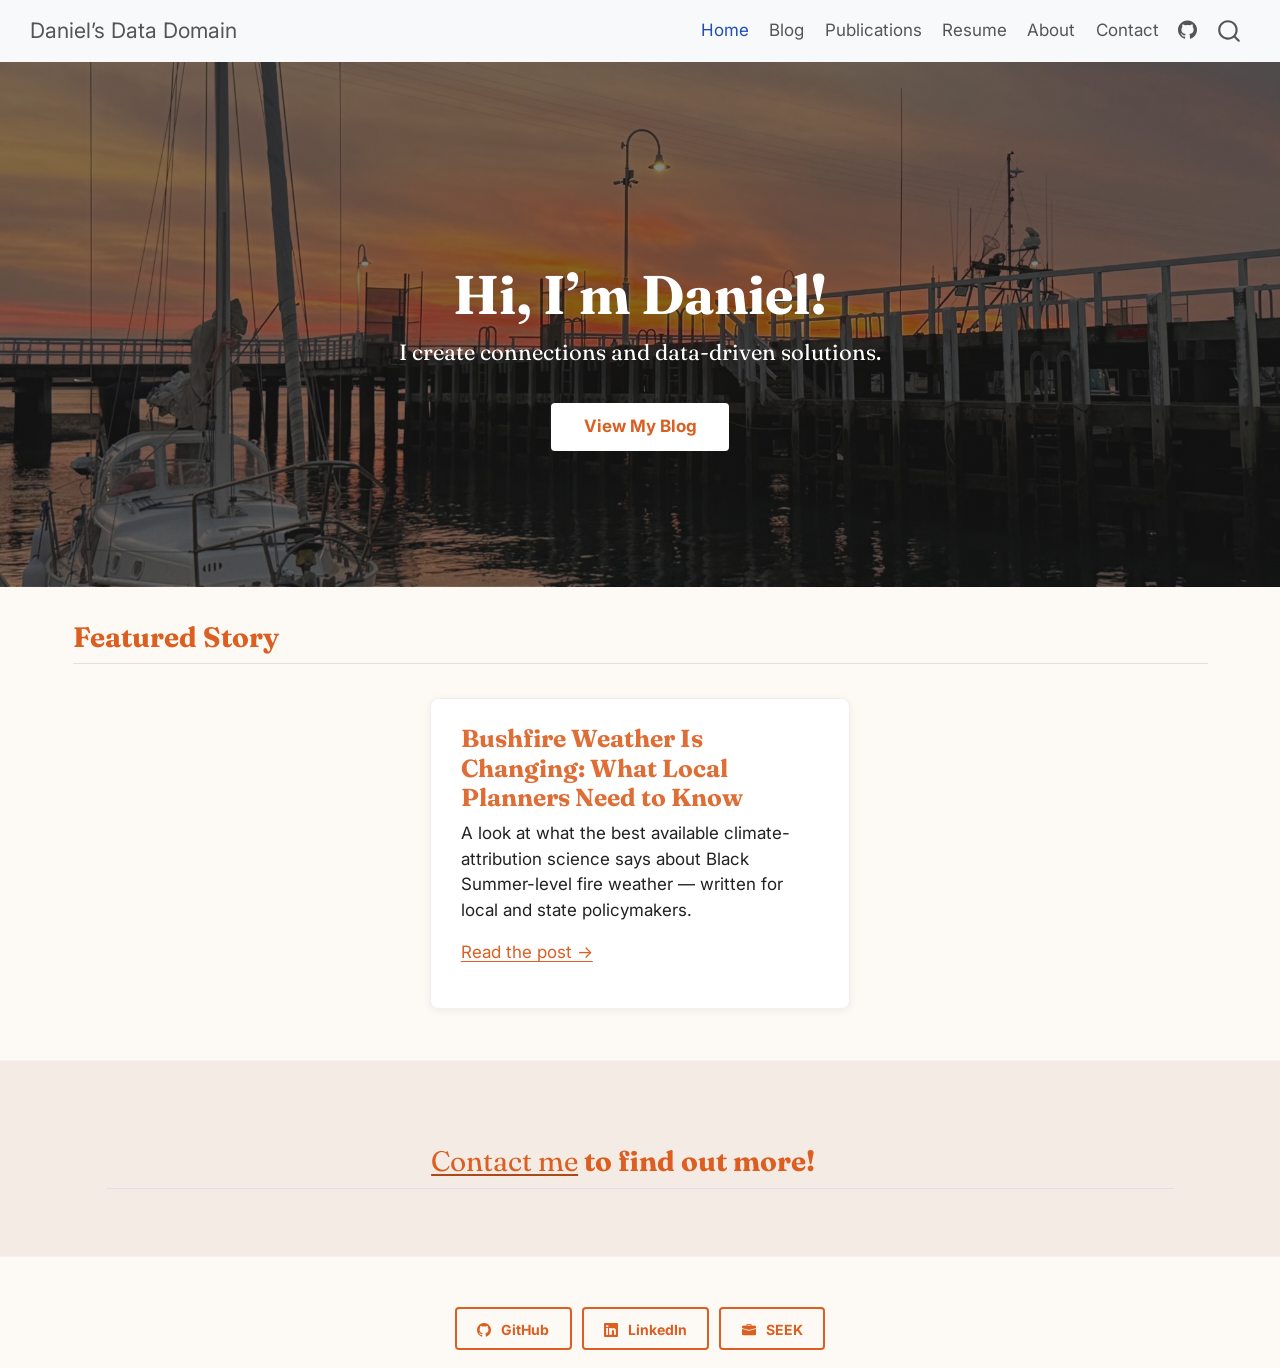
==== commit d4c43599: "Built site for gh-pages" ====
--- a/index.html
+++ b/index.html
@@ -237,7 +237,7 @@
     }
       var localhostRegex = new RegExp(/^(?:http|https):\/\/localhost\:?[0-9]*\//);
       var mailtoRegex = new RegExp(/^mailto:/);
-        var filterRegex = new RegExp('/' + window.location.host + '/');
+        var filterRegex = new RegExp("https:\/\/www\.danielloza\.com\.au");
       var isInternal = (href) => {
           return filterRegex.test(href) || localhostRegex.test(href) || mailtoRegex.test(href);
       }
